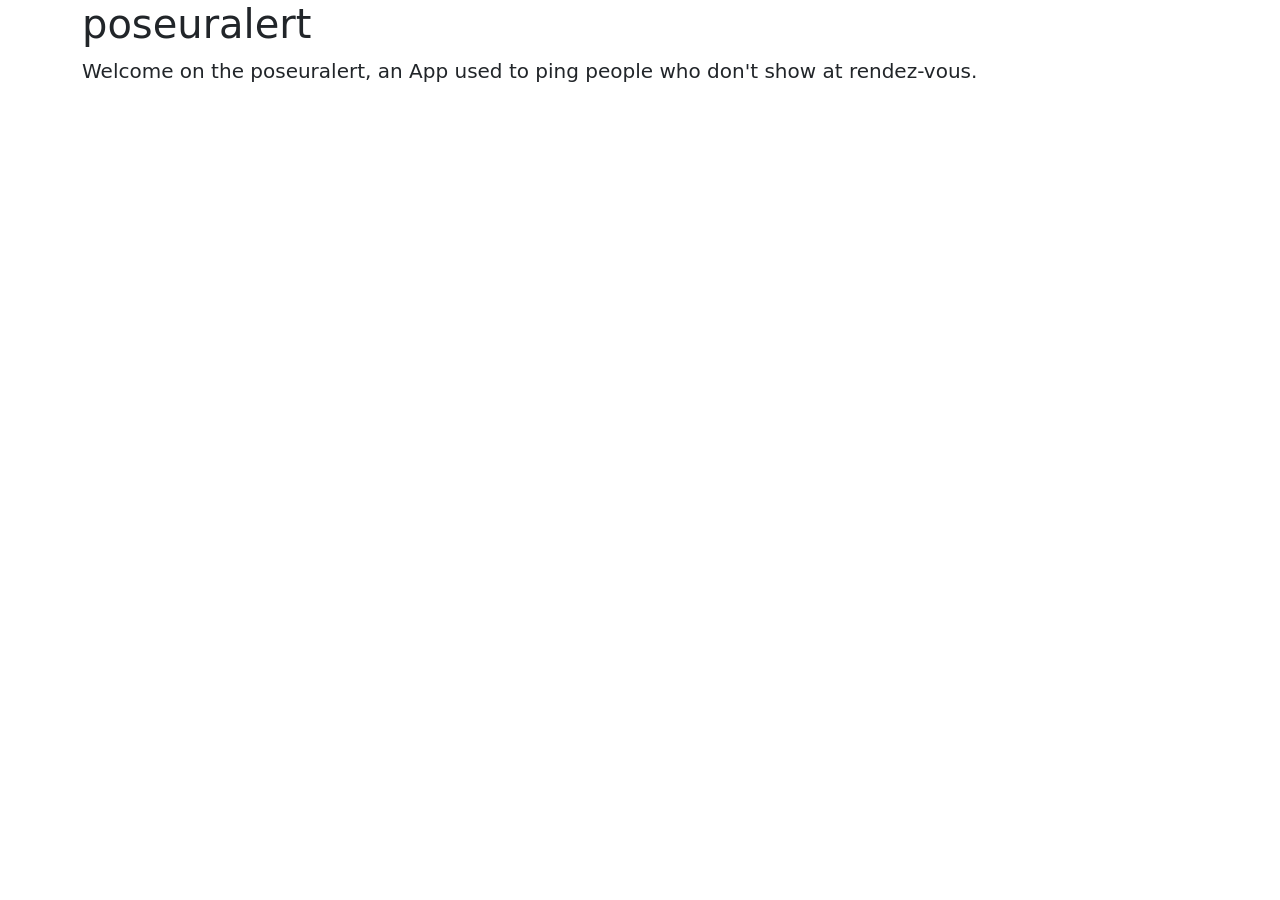
==== src/main/resources/templates/index.html @ 65c910fd "First pages up" ====
<!DOCTYPE html>
<html lang="en">
<head>
    <link href="https://cdn.jsdelivr.net/npm/bootstrap@5.3.3/dist/css/bootstrap.min.css" rel="stylesheet" integrity="sha384-QWTKZyjpPEjISv5WaRU9OFeRpok6YctnYmDr5pNlyT2bRjXh0JMhjY6hW+ALEwIH" crossorigin="anonymous">
    <meta charset="UTF-8">
    <title>Title</title>
</head>
<body>
<div class="container">
    <h1>poseuralert</h1>
    <p class="lead">
        Welcome on the poseuralert, an App used to ping people who don't show at rendez-vous.
    </p>
</div>
</body>
</html>
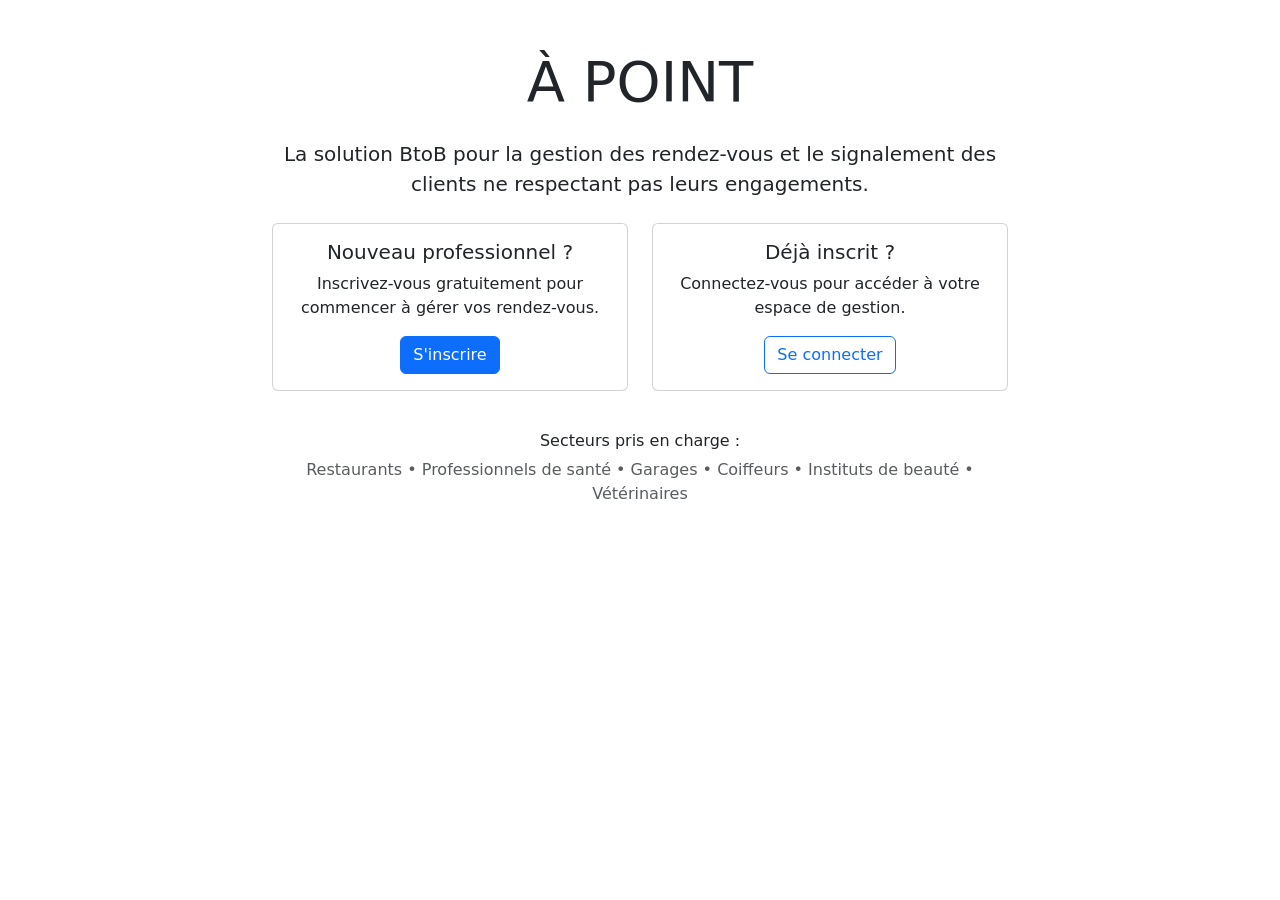
==== commit 93d0ccdc: "Basic functionnalities" ====
--- a/src/main/resources/templates/index.html
+++ b/src/main/resources/templates/index.html
@@ -1,16 +1,44 @@
 <!DOCTYPE html>
-<html lang="en">
+<html lang="fr">
 <head>
     <link href="https://cdn.jsdelivr.net/npm/bootstrap@5.3.3/dist/css/bootstrap.min.css" rel="stylesheet" integrity="sha384-QWTKZyjpPEjISv5WaRU9OFeRpok6YctnYmDr5pNlyT2bRjXh0JMhjY6hW+ALEwIH" crossorigin="anonymous">
     <meta charset="UTF-8">
-    <title>Title</title>
+    <title>À POINT - Gestion des rendez-vous professionnels</title>
 </head>
 <body>
-<div class="container">
-    <h1>poseuralert</h1>
-    <p class="lead">
-        Welcome on the poseuralert, an App used to ping people who don't show at rendez-vous.
-    </p>
+<div class="container mt-5">
+    <div class="row justify-content-center">
+        <div class="col-md-8 text-center">
+            <h1 class="display-4 mb-4">À POINT</h1>
+            <p class="lead mb-4">
+                La solution BtoB pour la gestion des rendez-vous et le signalement des clients ne respectant pas leurs engagements.
+            </p>
+            <div class="row">
+                <div class="col-md-6">
+                    <div class="card mb-3">
+                        <div class="card-body">
+                            <h5 class="card-title">Nouveau professionnel ?</h5>
+                            <p class="card-text">Inscrivez-vous gratuitement pour commencer à gérer vos rendez-vous.</p>
+                            <a href="/inscription" class="btn btn-primary">S'inscrire</a>
+                        </div>
+                    </div>
+                </div>
+                <div class="col-md-6">
+                    <div class="card mb-3">
+                        <div class="card-body">
+                            <h5 class="card-title">Déjà inscrit ?</h5>
+                            <p class="card-text">Connectez-vous pour accéder à votre espace de gestion.</p>
+                            <a href="/login" class="btn btn-outline-primary">Se connecter</a>
+                        </div>
+                    </div>
+                </div>
+            </div>
+            <div class="mt-4">
+                <h6>Secteurs pris en charge :</h6>
+                <p class="text-muted">Restaurants • Professionnels de santé • Garages • Coiffeurs • Instituts de beauté • Vétérinaires</p>
+            </div>
+        </div>
+    </div>
 </div>
 </body>
 </html>
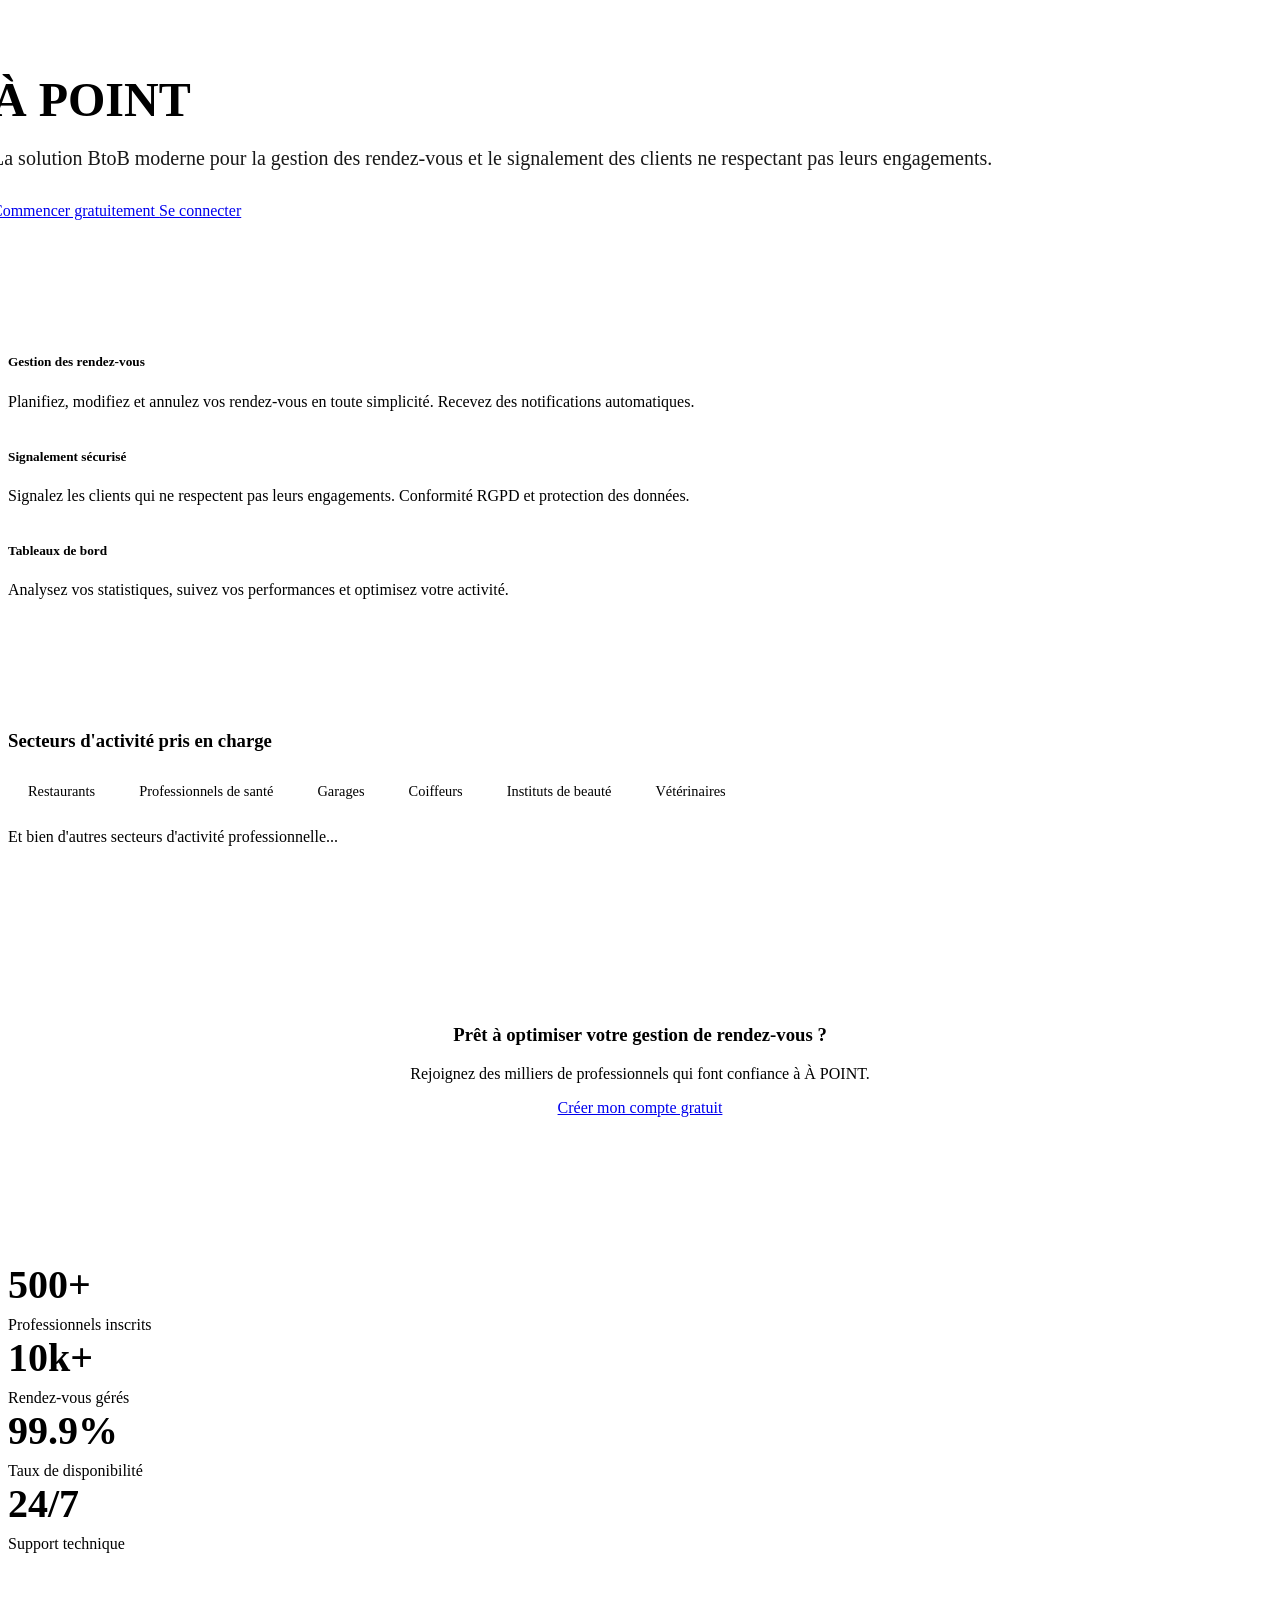
==== commit a233d8f8: "feat: Redesign complet du site avec design moderne - CrÃ©er template de layout avec navbar responsiv" ====
--- a/src/main/resources/templates/index.html
+++ b/src/main/resources/templates/index.html
@@ -1,44 +1,221 @@
 <!DOCTYPE html>
-<html lang="fr">
+<html xmlns:th="http://www.thymeleaf.org" xmlns:layout="http://www.ultraq.net.nz/thymeleaf/layout"
+      layout:decorate="~{fragments/layout}">
+
 <head>
-    <link href="https://cdn.jsdelivr.net/npm/bootstrap@5.3.3/dist/css/bootstrap.min.css" rel="stylesheet" integrity="sha384-QWTKZyjpPEjISv5WaRU9OFeRpok6YctnYmDr5pNlyT2bRjXh0JMhjY6hW+ALEwIH" crossorigin="anonymous">
-    <meta charset="UTF-8">
-    <title>À POINT - Gestion des rendez-vous professionnels</title>
+    <title>Accueil</title>
+    <style>
+        .hero-section {
+            background: linear-gradient(135deg, var(--primary-color), var(--primary-dark));
+            color: var(--white);
+            padding: 4rem 0;
+            margin: -2rem -1rem 3rem -1rem;
+            border-radius: 0 0 2rem 2rem;
+        }
+
+        .hero-section h1 {
+            font-size: 3rem;
+            font-weight: 700;
+            margin-bottom: 1rem;
+        }
+
+        .hero-section .lead {
+            font-size: 1.25rem;
+            margin-bottom: 2rem;
+            opacity: 0.9;
+        }
+
+        .feature-card {
+            transition: all 0.3s ease;
+            border: none;
+            border-radius: 1rem;
+            overflow: hidden;
+        }
+
+        .feature-card:hover {
+            transform: translateY(-5px);
+            box-shadow: var(--shadow-lg);
+        }
+
+        .feature-icon {
+            font-size: 3rem;
+            margin-bottom: 1rem;
+        }
+
+        .sectors-section {
+            background-color: var(--gray-100);
+            padding: 3rem 0;
+            margin: 3rem 0;
+            border-radius: 1rem;
+        }
+
+        .sector-badge {
+            display: inline-block;
+            background-color: var(--white);
+            color: var(--gray-700);
+            padding: 0.5rem 1rem;
+            border-radius: 2rem;
+            margin: 0.25rem;
+            font-size: 0.9rem;
+            border: 1px solid var(--gray-200);
+        }
+
+        .cta-section {
+            text-align: center;
+            padding: 3rem 0;
+        }
+
+        .stats-section {
+            background: linear-gradient(135deg, var(--gray-800), var(--gray-600));
+            color: var(--white);
+            padding: 3rem 0;
+            margin-top: 3rem;
+            border-radius: 1rem;
+        }
+
+        .stat-number {
+            font-size: 2.5rem;
+            font-weight: 700;
+            margin-bottom: 0.5rem;
+        }
+    </style>
 </head>
+
 <body>
-<div class="container mt-5">
-    <div class="row justify-content-center">
-        <div class="col-md-8 text-center">
-            <h1 class="display-4 mb-4">À POINT</h1>
-            <p class="lead mb-4">
-                La solution BtoB pour la gestion des rendez-vous et le signalement des clients ne respectant pas leurs engagements.
-            </p>
-            <div class="row">
-                <div class="col-md-6">
-                    <div class="card mb-3">
-                        <div class="card-body">
-                            <h5 class="card-title">Nouveau professionnel ?</h5>
-                            <p class="card-text">Inscrivez-vous gratuitement pour commencer à gérer vos rendez-vous.</p>
-                            <a href="/inscription" class="btn btn-primary">S'inscrire</a>
-                        </div>
-                    </div>
-                </div>
-                <div class="col-md-6">
-                    <div class="card mb-3">
-                        <div class="card-body">
-                            <h5 class="card-title">Déjà inscrit ?</h5>
-                            <p class="card-text">Connectez-vous pour accéder à votre espace de gestion.</p>
-                            <a href="/login" class="btn btn-outline-primary">Se connecter</a>
-                        </div>
-                    </div>
-                </div>
-            </div>
-            <div class="mt-4">
-                <h6>Secteurs pris en charge :</h6>
-                <p class="text-muted">Restaurants • Professionnels de santé • Garages • Coiffeurs • Instituts de beauté • Vétérinaires</p>
-            </div>
-        </div>
-    </div>
-</div>
+    <layout:layout title="Accueil">
+
+        <!-- Hero Section -->
+        <div class="hero-section">
+            <div class="container">
+                <div class="row justify-content-center">
+                    <div class="col-lg-8 text-center">
+                        <h1><i class="bi bi-calendar-check me-3"></i>À POINT</h1>
+                        <p class="lead">
+                            La solution BtoB moderne pour la gestion des rendez-vous et le signalement des clients ne respectant pas leurs engagements.
+                        </p>
+                        <div class="d-flex justify-content-center gap-3 flex-wrap">
+                            <a href="/inscription" class="btn btn-light btn-lg">
+                                <i class="bi bi-person-plus me-2"></i>Commencer gratuitement
+                            </a>
+                            <a href="/login" class="btn btn-outline-light btn-lg">
+                                <i class="bi bi-box-arrow-in-right me-2"></i>Se connecter
+                            </a>
+                        </div>
+                    </div>
+                </div>
+            </div>
+        </div>
+
+        <!-- Features Section -->
+        <div class="row g-4 mb-5">
+            <div class="col-md-4">
+                <div class="card feature-card h-100 text-center">
+                    <div class="card-body p-4">
+                        <div class="feature-icon text-primary">
+                            <i class="bi bi-calendar-event"></i>
+                        </div>
+                        <h5 class="card-title">Gestion des rendez-vous</h5>
+                        <p class="card-text">
+                            Planifiez, modifiez et annulez vos rendez-vous en toute simplicité.
+                            Recevez des notifications automatiques.
+                        </p>
+                    </div>
+                </div>
+            </div>
+
+            <div class="col-md-4">
+                <div class="card feature-card h-100 text-center">
+                    <div class="card-body p-4">
+                        <div class="feature-icon text-success">
+                            <i class="bi bi-shield-check"></i>
+                        </div>
+                        <h5 class="card-title">Signalement sécurisé</h5>
+                        <p class="card-text">
+                            Signalez les clients qui ne respectent pas leurs engagements.
+                            Conformité RGPD et protection des données.
+                        </p>
+                    </div>
+                </div>
+            </div>
+
+            <div class="col-md-4">
+                <div class="card feature-card h-100 text-center">
+                    <div class="card-body p-4">
+                        <div class="feature-icon text-warning">
+                            <i class="bi bi-graph-up"></i>
+                        </div>
+                        <h5 class="card-title">Tableaux de bord</h5>
+                        <p class="card-text">
+                            Analysez vos statistiques, suivez vos performances et optimisez votre activité.
+                        </p>
+                    </div>
+                </div>
+            </div>
+        </div>
+
+        <!-- Sectors Section -->
+        <div class="sectors-section">
+            <div class="container">
+                <div class="row justify-content-center">
+                    <div class="col-lg-8 text-center">
+                        <h3 class="mb-4">Secteurs d'activité pris en charge</h3>
+                        <div class="d-flex flex-wrap justify-content-center">
+                            <span class="sector-badge"><i class="bi bi-shop me-1"></i>Restaurants</span>
+                            <span class="sector-badge"><i class="bi bi-heart-pulse me-1"></i>Professionnels de santé</span>
+                            <span class="sector-badge"><i class="bi bi-tools me-1"></i>Garages</span>
+                            <span class="sector-badge"><i class="bi bi-scissors me-1"></i>Coiffeurs</span>
+                            <span class="sector-badge"><i class="bi bi-spa me-1"></i>Instituts de beauté</span>
+                            <span class="sector-badge"><i class="bi bi-heart me-1"></i>Vétérinaires</span>
+                        </div>
+                        <p class="text-muted mt-3 mb-0">
+                            Et bien d'autres secteurs d'activité professionnelle...
+                        </p>
+                    </div>
+                </div>
+            </div>
+        </div>
+
+        <!-- CTA Section -->
+        <div class="cta-section">
+            <div class="container">
+                <div class="row justify-content-center">
+                    <div class="col-lg-6 text-center">
+                        <h3 class="mb-3">Prêt à optimiser votre gestion de rendez-vous ?</h3>
+                        <p class="text-muted mb-4">
+                            Rejoignez des milliers de professionnels qui font confiance à À POINT.
+                        </p>
+                        <a href="/inscription" class="btn btn-primary btn-lg">
+                            <i class="bi bi-rocket-takeoff me-2"></i>Créer mon compte gratuit
+                        </a>
+                    </div>
+                </div>
+            </div>
+        </div>
+
+        <!-- Stats Section -->
+        <div class="stats-section">
+            <div class="container">
+                <div class="row text-center">
+                    <div class="col-md-3">
+                        <div class="stat-number">500+</div>
+                        <div>Professionnels inscrits</div>
+                    </div>
+                    <div class="col-md-3">
+                        <div class="stat-number">10k+</div>
+                        <div>Rendez-vous gérés</div>
+                    </div>
+                    <div class="col-md-3">
+                        <div class="stat-number">99.9%</div>
+                        <div>Taux de disponibilité</div>
+                    </div>
+                    <div class="col-md-3">
+                        <div class="stat-number">24/7</div>
+                        <div>Support technique</div>
+                    </div>
+                </div>
+            </div>
+        </div>
+
+    </layout:layout>
 </body>
 </html>
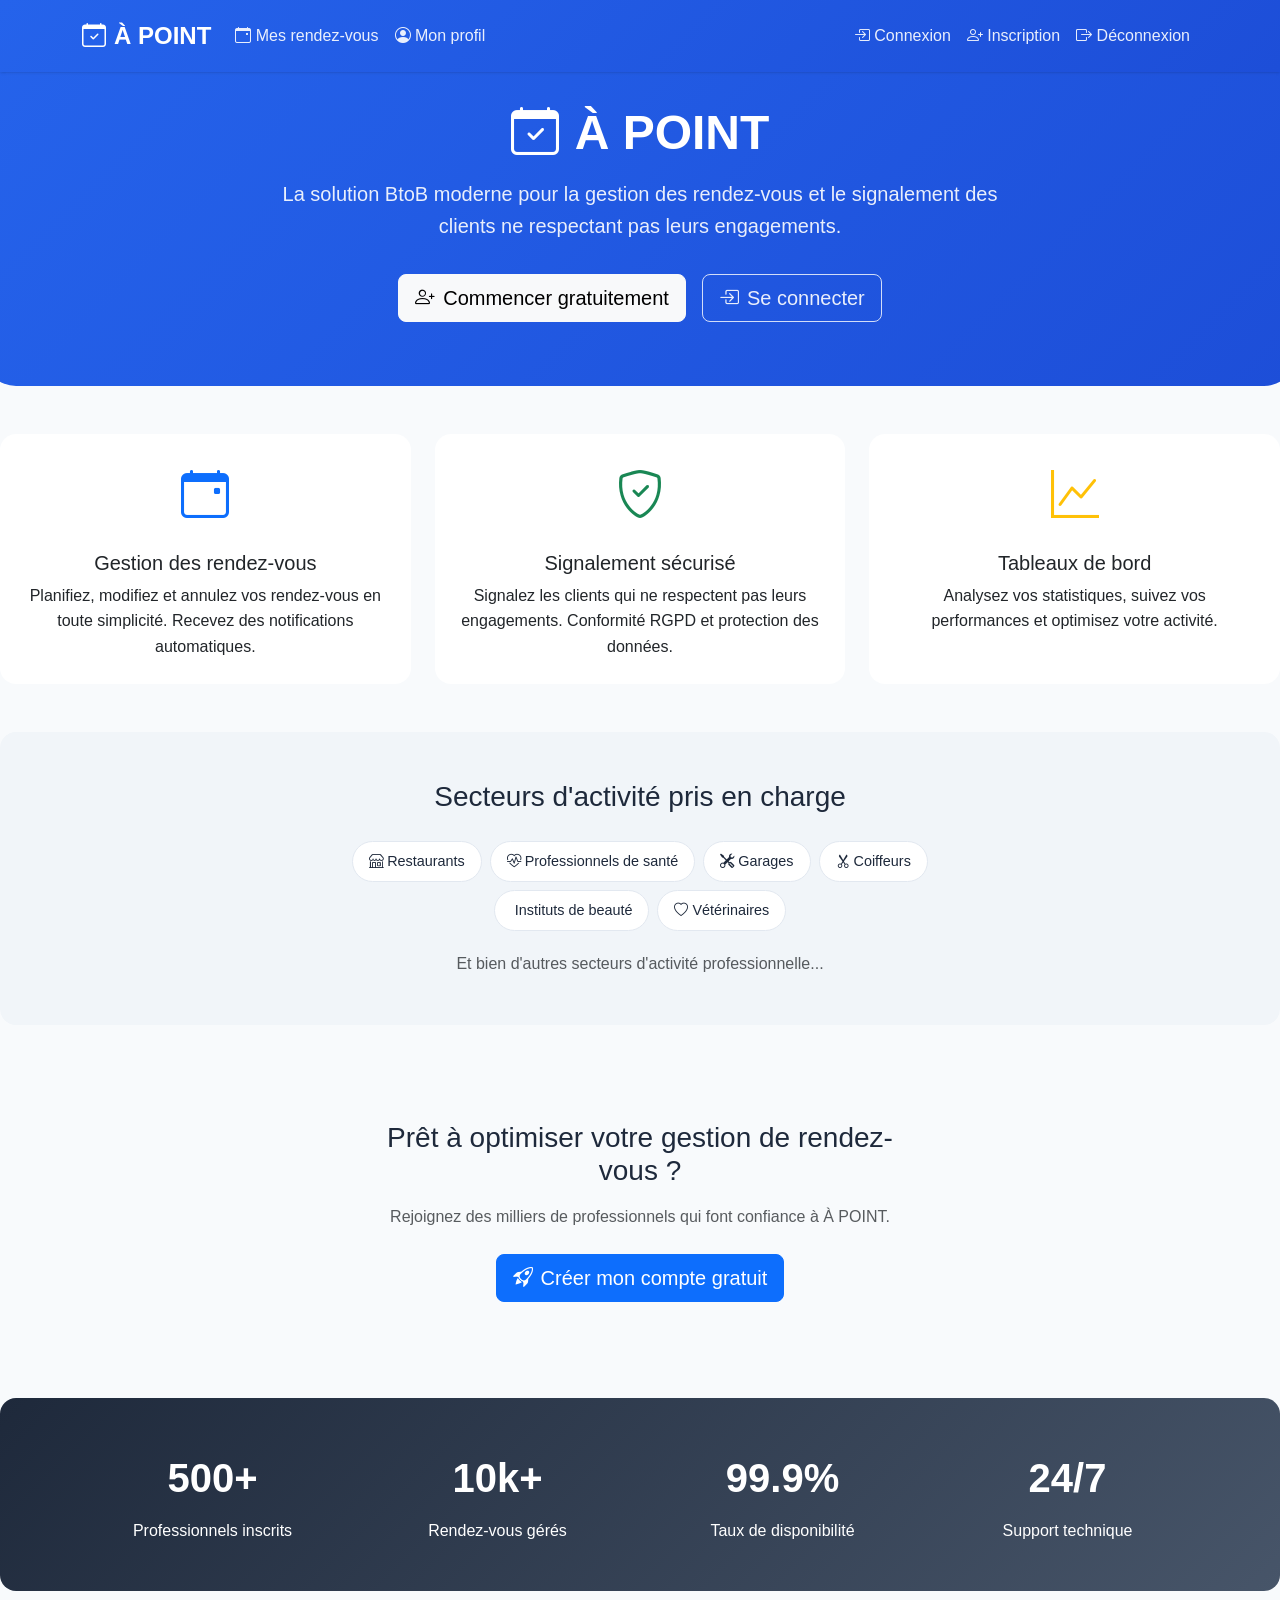
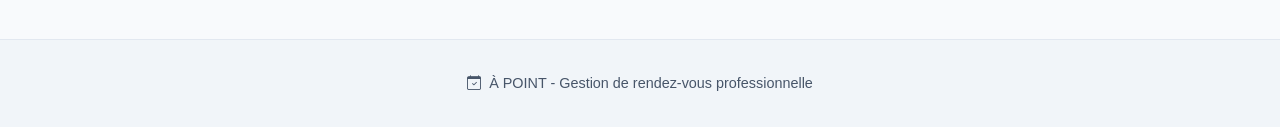
==== commit fd592b4c: "feat: Navbar intelligente avec affichage conditionnel selon l'Ã©tat de connexion - Ajout namespace x" ====
--- a/src/main/resources/templates/index.html
+++ b/src/main/resources/templates/index.html
@@ -1,10 +1,106 @@
 <!DOCTYPE html>
-<html xmlns:th="http://www.thymeleaf.org" xmlns:layout="http://www.ultraq.net.nz/thymeleaf/layout"
-      layout:decorate="~{fragments/layout}">
-
+<html xmlns:th="http://www.thymeleaf.org" xmlns:sec="http://www.thymeleaf.org/extras/spring-security">
 <head>
-    <title>Accueil</title>
+    <meta charset="utf-8">
+    <meta name="viewport" content="width=device-width, initial-scale=1">
+    <title>À POINT - Accueil</title>
+
+    <!-- Fonts -->
+    <link rel="preconnect" href="https://fonts.googleapis.com">
+    <link rel="preconnect" href="https://fonts.gstatic.com" crossorigin>
+    <link href="https://fonts.googleapis.com/css2?family=Inter:wght@300;400;500;600;700&display=swap" rel="stylesheet">
+
+    <!-- Bootstrap CSS -->
+    <link href="https://cdn.jsdelivr.net/npm/bootstrap@5.3.0/dist/css/bootstrap.min.css" rel="stylesheet"
+          integrity="sha384-9ndCyUaIbzAi2FUVXJi0CjmCapSmO7SnpJef0486qhLnuZ2cdeRhO02iuK6FUUVM" crossorigin="anonymous">
+
+    <!-- Bootstrap Icons -->
+    <link rel="stylesheet" href="https://cdn.jsdelivr.net/npm/bootstrap-icons@1.10.0/font/bootstrap-icons.css">
+
+    <!-- Custom CSS -->
     <style>
+        :root {
+            --primary-color: #2563eb;
+            --primary-dark: #1d4ed8;
+            --secondary-color: #64748b;
+            --success-color: #059669;
+            --warning-color: #d97706;
+            --danger-color: #dc2626;
+            --light-bg: #f8fafc;
+            --white: #ffffff;
+            --gray-100: #f1f5f9;
+            --gray-200: #e2e8f0;
+            --gray-300: #cbd5e1;
+            --gray-600: #475569;
+            --gray-800: #1e293b;
+            --shadow: 0 1px 3px 0 rgb(0 0 0 / 0.1), 0 1px 2px -1px rgb(0 0 0 / 0.1);
+            --shadow-lg: 0 10px 15px -3px rgb(0 0 0 / 0.1), 0 4px 6px -4px rgb(0 0 0 / 0.1);
+        }
+
+        body {
+            font-family: 'Inter', -apple-system, BlinkMacSystemFont, 'Segoe UI', Roboto, sans-serif;
+            background-color: var(--light-bg);
+            color: var(--gray-800);
+            line-height: 1.6;
+        }
+
+        /* Navbar */
+        .navbar {
+            background: linear-gradient(135deg, var(--primary-color), var(--primary-dark));
+            box-shadow: var(--shadow);
+            padding: 0.75rem 0;
+        }
+
+        .navbar-brand {
+            font-weight: 700;
+            font-size: 1.5rem;
+            color: var(--white) !important;
+            display: flex;
+            align-items: center;
+            gap: 0.5rem;
+        }
+
+        .navbar-brand:hover {
+            color: rgba(255, 255, 255, 0.9) !important;
+        }
+
+        .navbar-nav .nav-link {
+            color: rgba(255, 255, 255, 0.9) !important;
+            font-weight: 500;
+            padding: 0.5rem 1rem;
+            transition: all 0.2s ease;
+        }
+
+        .navbar-nav .nav-link:hover {
+            color: var(--white) !important;
+            background-color: rgba(255, 255, 255, 0.1);
+            border-radius: 0.375rem;
+        }
+
+        .btn-outline-light {
+            border-color: rgba(255, 255, 255, 0.8);
+            color: rgba(255, 255, 255, 0.9);
+        }
+
+        .btn-outline-light:hover {
+            background-color: rgba(255, 255, 255, 0.1);
+            border-color: var(--white);
+            color: var(--white);
+        }
+
+        /* Footer */
+        .footer {
+            background-color: var(--gray-100);
+            padding: 2rem 0;
+            margin-top: 3rem;
+            border-top: 1px solid var(--gray-200);
+        }
+
+        .footer p {
+            color: var(--gray-600);
+            margin: 0;
+            font-size: 0.9rem;
+        }
         .hero-section {
             background: linear-gradient(135deg, var(--primary-color), var(--primary-dark));
             color: var(--white);
@@ -82,8 +178,55 @@
 </head>
 
 <body>
-    <layout:layout title="Accueil">
-
+    <!-- Navigation -->
+    <nav class="navbar navbar-expand-lg navbar-dark">
+        <div class="container">
+            <a class="navbar-brand" href="/" th:href="@{/}">
+                <i class="bi bi-calendar-check"></i>
+                À POINT
+            </a>
+
+            <button class="navbar-toggler" type="button" data-bs-toggle="collapse" data-bs-target="#navbarNav">
+                <span class="navbar-toggler-icon"></span>
+            </button>
+
+            <div class="collapse navbar-collapse" id="navbarNav">
+                <ul class="navbar-nav me-auto">
+                    <li class="nav-item" sec:authorize="isAuthenticated()">
+                        <a class="nav-link" href="/rendez-vous" th:href="@{/rendez-vous}">
+                            <i class="bi bi-calendar-event"></i> Mes rendez-vous
+                        </a>
+                    </li>
+                    <li class="nav-item" sec:authorize="isAuthenticated()">
+                        <a class="nav-link" href="/profil" th:href="@{/profil}">
+                            <i class="bi bi-person-circle"></i> Mon profil
+                        </a>
+                    </li>
+                </ul>
+
+                <ul class="navbar-nav">
+                    <li class="nav-item" sec:authorize="!isAuthenticated()">
+                        <a class="nav-link" href="/login" th:href="@{/login}">
+                            <i class="bi bi-box-arrow-in-right"></i> Connexion
+                        </a>
+                    </li>
+                    <li class="nav-item" sec:authorize="!isAuthenticated()">
+                        <a class="nav-link" href="/inscription" th:href="@{/inscription}">
+                            <i class="bi bi-person-plus"></i> Inscription
+                        </a>
+                    </li>
+                    <li class="nav-item" sec:authorize="isAuthenticated()">
+                        <a class="nav-link" href="/logout" th:href="@{/logout}">
+                            <i class="bi bi-box-arrow-right"></i> Déconnexion
+                        </a>
+                    </li>
+                </ul>
+            </div>
+        </div>
+    </nav>
+
+    <!-- Main Content -->
+    <main>
         <!-- Hero Section -->
         <div class="hero-section">
             <div class="container">
@@ -216,6 +359,19 @@
             </div>
         </div>
 
-    </layout:layout>
+    <!-- Footer -->
+    <footer class="footer">
+        <div class="container text-center">
+            <p>
+                <i class="bi bi-calendar-check me-1"></i>
+                À POINT - Gestion de rendez-vous professionnelle
+            </p>
+        </div>
+    </footer>
+
+    <!-- Bootstrap JS -->
+    <script src="https://cdn.jsdelivr.net/npm/bootstrap@5.3.0/dist/js/bootstrap.bundle.min.js"
+            integrity="sha384-geWF76RCwLtnZ8qwWowPQNguL3RmwHVBC9FhGdlKrxdiJJigb/j/68SIy3Te4Bkz"
+            crossorigin="anonymous"></script>
 </body>
 </html>
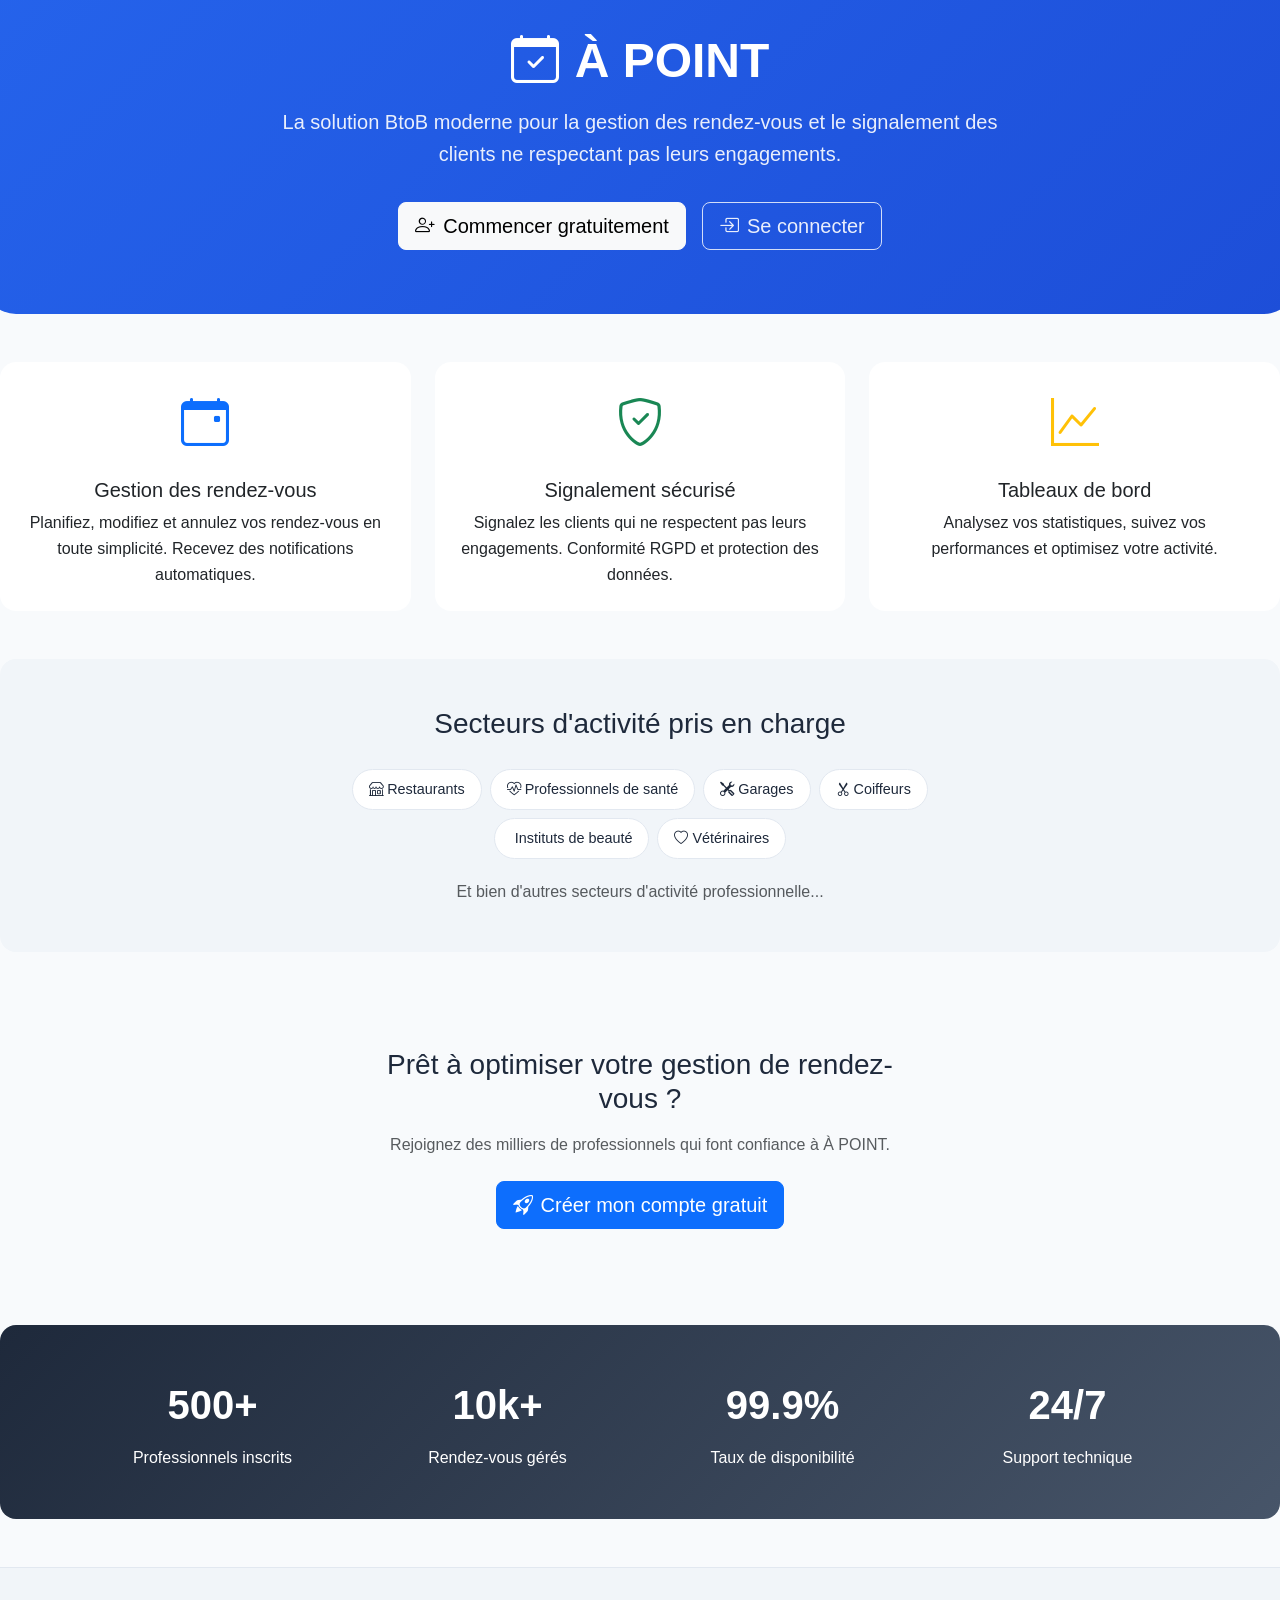
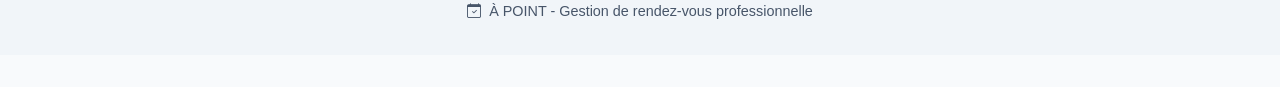
==== commit ca0a5a1b: "navbar as a fragment" ====
--- a/src/main/resources/templates/index.html
+++ b/src/main/resources/templates/index.html
@@ -48,33 +48,51 @@
         .navbar {
             background: linear-gradient(135deg, var(--primary-color), var(--primary-dark));
             box-shadow: var(--shadow);
-            padding: 0.75rem 0;
+            border-bottom: 2px solid rgba(255, 255, 255, 0.1);
+            padding: 0;
         }
 
         .navbar-brand {
             font-weight: 700;
             font-size: 1.5rem;
             color: var(--white) !important;
-            display: flex;
-            align-items: center;
-            gap: 0.5rem;
+            transition: all 0.3s ease;
         }
 
         .navbar-brand:hover {
-            color: rgba(255, 255, 255, 0.9) !important;
+            transform: scale(1.05);
+            text-shadow: 0 2px 4px rgba(0, 0, 0, 0.2);
         }
 
         .navbar-nav .nav-link {
-            color: rgba(255, 255, 255, 0.9) !important;
+            color: rgba(255, 255, 255, 0.8) !important;
             font-weight: 500;
-            padding: 0.5rem 1rem;
-            transition: all 0.2s ease;
+            margin-left: 0.5rem;
+            margin-right: 0.5rem;
+            transition: all 0.3s ease;
         }
 
         .navbar-nav .nav-link:hover {
             color: var(--white) !important;
-            background-color: rgba(255, 255, 255, 0.1);
+            transform: translateY(-2px);
+        }
+
+        .navbar-nav .nav-link.active {
+            color: var(--white) !important;
+            background-color: rgba(255, 255, 255, 0.15);
             border-radius: 0.375rem;
+        }
+
+        .navbar-nav .nav-link i {
+            margin-right: 0.5rem;
+        }
+
+        .navbar-toggler {
+            border: 2px solid rgba(255, 255, 255, 0.3);
+        }
+
+        .navbar-toggler:focus {
+            box-shadow: 0 0 0 0.25rem rgba(255, 255, 255, 0.25);
         }
 
         .btn-outline-light {
@@ -179,51 +197,7 @@
 
 <body>
     <!-- Navigation -->
-    <nav class="navbar navbar-expand-lg navbar-dark">
-        <div class="container">
-            <a class="navbar-brand" href="/" th:href="@{/}">
-                <i class="bi bi-calendar-check"></i>
-                À POINT
-            </a>
-
-            <button class="navbar-toggler" type="button" data-bs-toggle="collapse" data-bs-target="#navbarNav">
-                <span class="navbar-toggler-icon"></span>
-            </button>
-
-            <div class="collapse navbar-collapse" id="navbarNav">
-                <ul class="navbar-nav me-auto">
-                    <li class="nav-item" sec:authorize="isAuthenticated()">
-                        <a class="nav-link" href="/rendez-vous" th:href="@{/rendez-vous}">
-                            <i class="bi bi-calendar-event"></i> Mes rendez-vous
-                        </a>
-                    </li>
-                    <li class="nav-item" sec:authorize="isAuthenticated()">
-                        <a class="nav-link" href="/profil" th:href="@{/profil}">
-                            <i class="bi bi-person-circle"></i> Mon profil
-                        </a>
-                    </li>
-                </ul>
-
-                <ul class="navbar-nav">
-                    <li class="nav-item" sec:authorize="!isAuthenticated()">
-                        <a class="nav-link" href="/login" th:href="@{/login}">
-                            <i class="bi bi-box-arrow-in-right"></i> Connexion
-                        </a>
-                    </li>
-                    <li class="nav-item" sec:authorize="!isAuthenticated()">
-                        <a class="nav-link" href="/inscription" th:href="@{/inscription}">
-                            <i class="bi bi-person-plus"></i> Inscription
-                        </a>
-                    </li>
-                    <li class="nav-item" sec:authorize="isAuthenticated()">
-                        <a class="nav-link" href="/logout" th:href="@{/logout}">
-                            <i class="bi bi-box-arrow-right"></i> Déconnexion
-                        </a>
-                    </li>
-                </ul>
-            </div>
-        </div>
-    </nav>
+    <nav th:replace="fragments/navbar :: navbar('')"></nav>
 
     <!-- Main Content -->
     <main>
